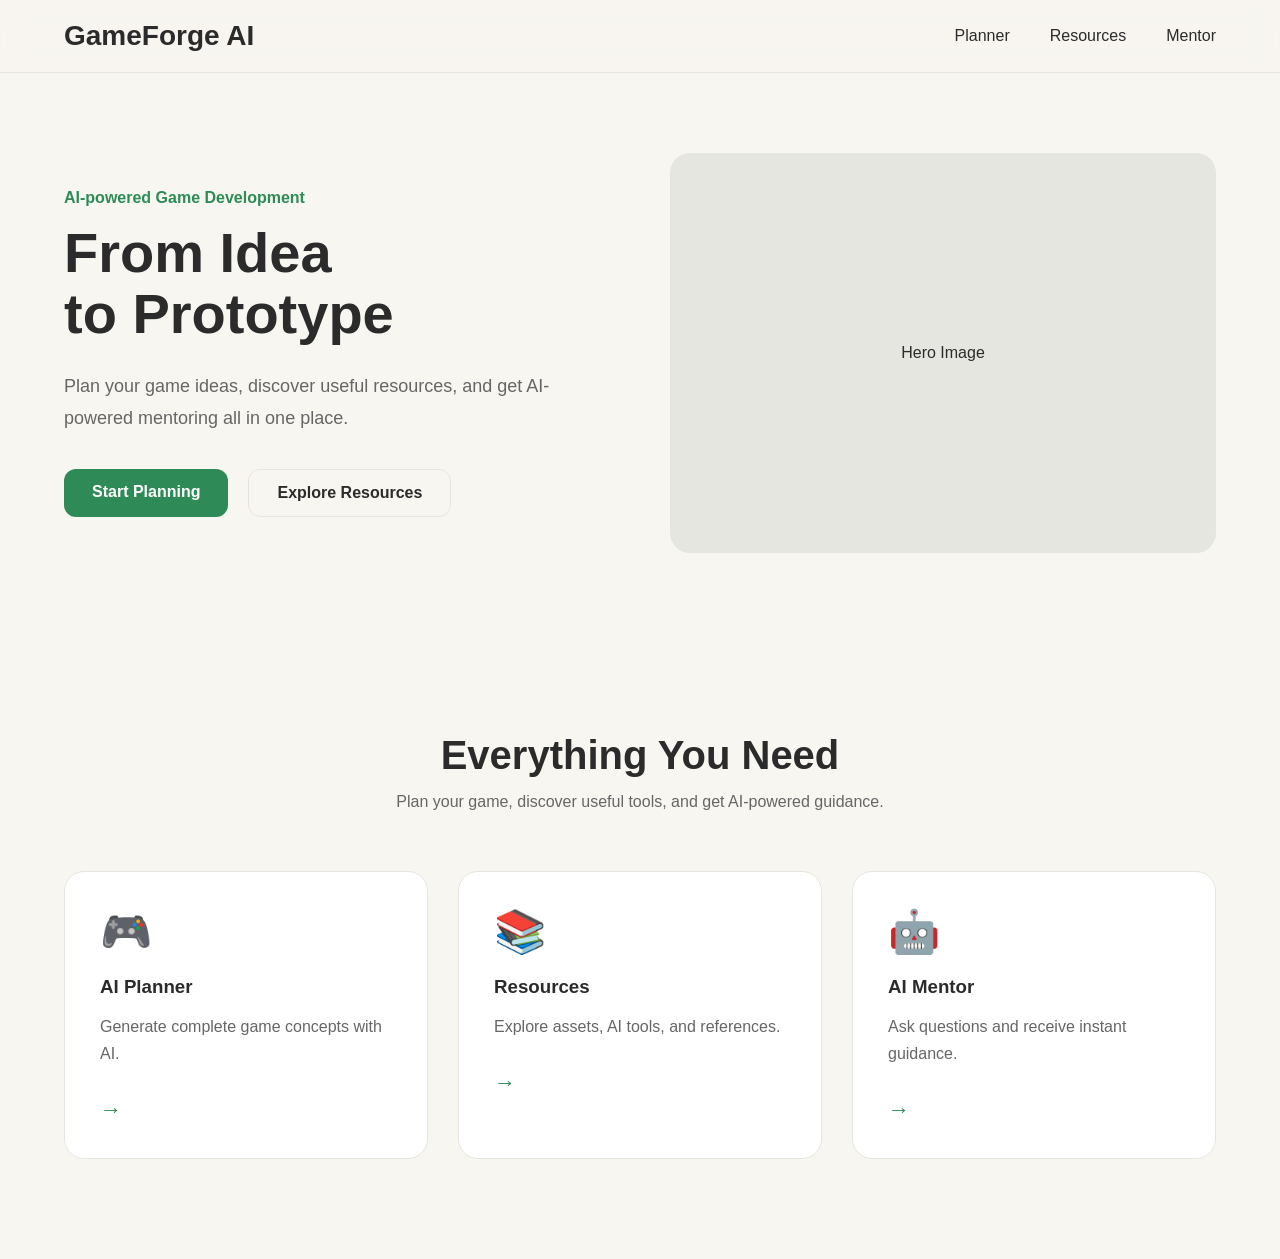
==== A1-3/index.html @ a7ef1665 "메인 화면" ====
<!DOCTYPE html>
<html lang="ko">
<head>
    <meta charset="UTF-8">
    <meta name="viewport" content="width=device-width, initial-scale=1.0">

    <title>GameForge AI</title>

    <link rel="stylesheet" href="css/style.css">
    <link rel="stylesheet" href="css/home.css">
</head>

<body>
    <header class="header">
    <div class="container">

        <a href="index.html" class="logo">
            GameForge AI
        </a>

        <nav class="nav">
            <a href="planner.html">Planner</a>
            <a href="resources.html">Resources</a>
            <a href="mentor.html">Mentor</a>
        </nav>

    </div>
</header>

<section class="hero">
    <div class="container">

        <div class="hero-content">

            <p class="hero-subtitle">
                AI-powered Game Development
            </p>

            <h1>
                From Idea<br>
                to Prototype
            </h1>

            <p class="hero-description">
                Plan your game ideas, discover useful resources,
                and get AI-powered mentoring all in one place.
            </p>

            <div class="hero-buttons">
                <a href="planner.html" class="primary-btn">
                    Start Planning
                </a>

                <a href="resources.html" class="secondary-btn">
                    Explore Resources
                </a>
            </div>

        </div>

        <div class="hero-image">

            Hero Image

        </div>

    </div>
</section>
<section class="features">

    <div class="container">

        <div class="section-title">

            <h2>Everything You Need</h2>

            <p>
                Plan your game, discover useful tools,
                and get AI-powered guidance.
            </p>

        </div>

        <div class="feature-grid">

            <a href="planner.html" class="feature-card">

                <div class="feature-icon">🎮</div>

                <h3>AI Planner</h3>

                <p>
                    Generate complete game concepts with AI.
                </p>

                <span>→</span>

            </a>

            <a href="resources.html" class="feature-card">

                <div class="feature-icon">📚</div>

                <h3>Resources</h3>

                <p>
                    Explore assets, AI tools, and references.
                </p>

                <span>→</span>

            </a>

            <a href="mentor.html" class="feature-card">

                <div class="feature-icon">🤖</div>

                <h3>AI Mentor</h3>

                <p>
                    Ask questions and receive instant guidance.
                </p>

                <span>→</span>

            </a>

        </div>

    </div>

</section>

</body>
</html>
---- A1-3/css/style.css ----
/* ===========================
   Reset
=========================== */

* {
    margin: 0;
    padding: 0;
    box-sizing: border-box;
}

body {

    font-family: sans-serif;

    background: #F8F6F1;

    color: #2B2B2B;

}

a {
    text-decoration: none;
    color: inherit;
}

ul {
    list-style: none;
}


/* ===========================
   Common Layout
=========================== */

.container {
    width: 90%;
    max-width: 1200px;
    margin: 0 auto;
}


/* ===========================
   Buttons
=========================== */

.primary-btn,
.secondary-btn {
    display: inline-block;
    padding: 14px 28px;
    border-radius: 12px;
    font-weight: 600;
    transition: 0.3s;
}

.primary-btn {
    background: #2E8B57;
    color: white;
}

.primary-btn:hover {
    background: #26734A;
}

.secondary-btn {
    border: 1px solid #E6E6E0;
}

.secondary-btn:hover {
    background: #F3F3F3;
}
---- A1-3/css/home.css ----
.header {
    position: sticky;
    top: 0;

    z-index: 1000;

    padding: 20px 0;

    background: rgba(248, 246, 241, 0.9);

    backdrop-filter: blur(12px);

    border-bottom: 1px solid #E6E6E0;
}

.header .container {
    display: flex;
    justify-content: space-between;
    align-items: center;
}

.logo {
    font-size: 28px;
    font-weight: bold;
}

.nav {
    display: flex;
    gap: 40px;
}

.nav a {
    transition: 0.3s;
}

.nav a:hover {
    color: #2E8B57;
}


/* ===========================
   Hero
=========================== */

.hero {
    padding: 80px 0;
}

.hero .container {
    display: flex;
    align-items: center;
    justify-content: space-between;
    gap: 60px;
}

.hero-content {
    flex: 1;
}

.hero-image {
    flex: 1;
    height: 400px;
    background: #E6E6E0;
    border-radius: 20px;

    display: flex;
    justify-content: center;
    align-items: center;
}

.hero-subtitle {
    color: #2E8B57;
    font-weight: bold;
    margin-bottom: 15px;
}

.hero h1 {
    font-size: 56px;
    line-height: 1.1;
    margin-bottom: 25px;
}

.hero-description {
    font-size: 18px;
    color: #666;
    line-height: 1.8;
    margin-bottom: 35px;
}

.hero-buttons {
    display: flex;
    gap: 20px;
}

/* ===========================
   Features
=========================== */

.features {
    padding: 100px 0;
}

.section-title {
    text-align: center;
    margin-bottom: 60px;
}

.section-title h2 {
    font-size: 40px;
    margin-bottom: 15px;
}

.section-title p {
    color: #666;
}

.feature-grid {

    display: grid;

    grid-template-columns: repeat(3, 1fr);

    gap: 30px;

}

.feature-card {

    background: white;

    border: 1px solid #E6E6E0;

    border-radius: 20px;

    padding: 35px;

    transition: .3s;

}

.feature-card:hover {

    transform: translateY(-8px);

    box-shadow: 0 15px 30px rgba(0,0,0,.08);

}

.feature-icon {

    font-size: 42px;

    margin-bottom: 20px;

}

.feature-card h3 {

    margin-bottom: 15px;

}

.feature-card p {

    color: #666;

    line-height: 1.7;

    margin-bottom: 30px;

}

.feature-card span {

    color: #2E8B57;

    font-weight: bold;

}

.feature-card span {

    display: inline-block;

    color: #2E8B57;

    font-size: 22px;

    transition: .3s;

}

.feature-card:hover span {

    transform: translateX(8px);

}
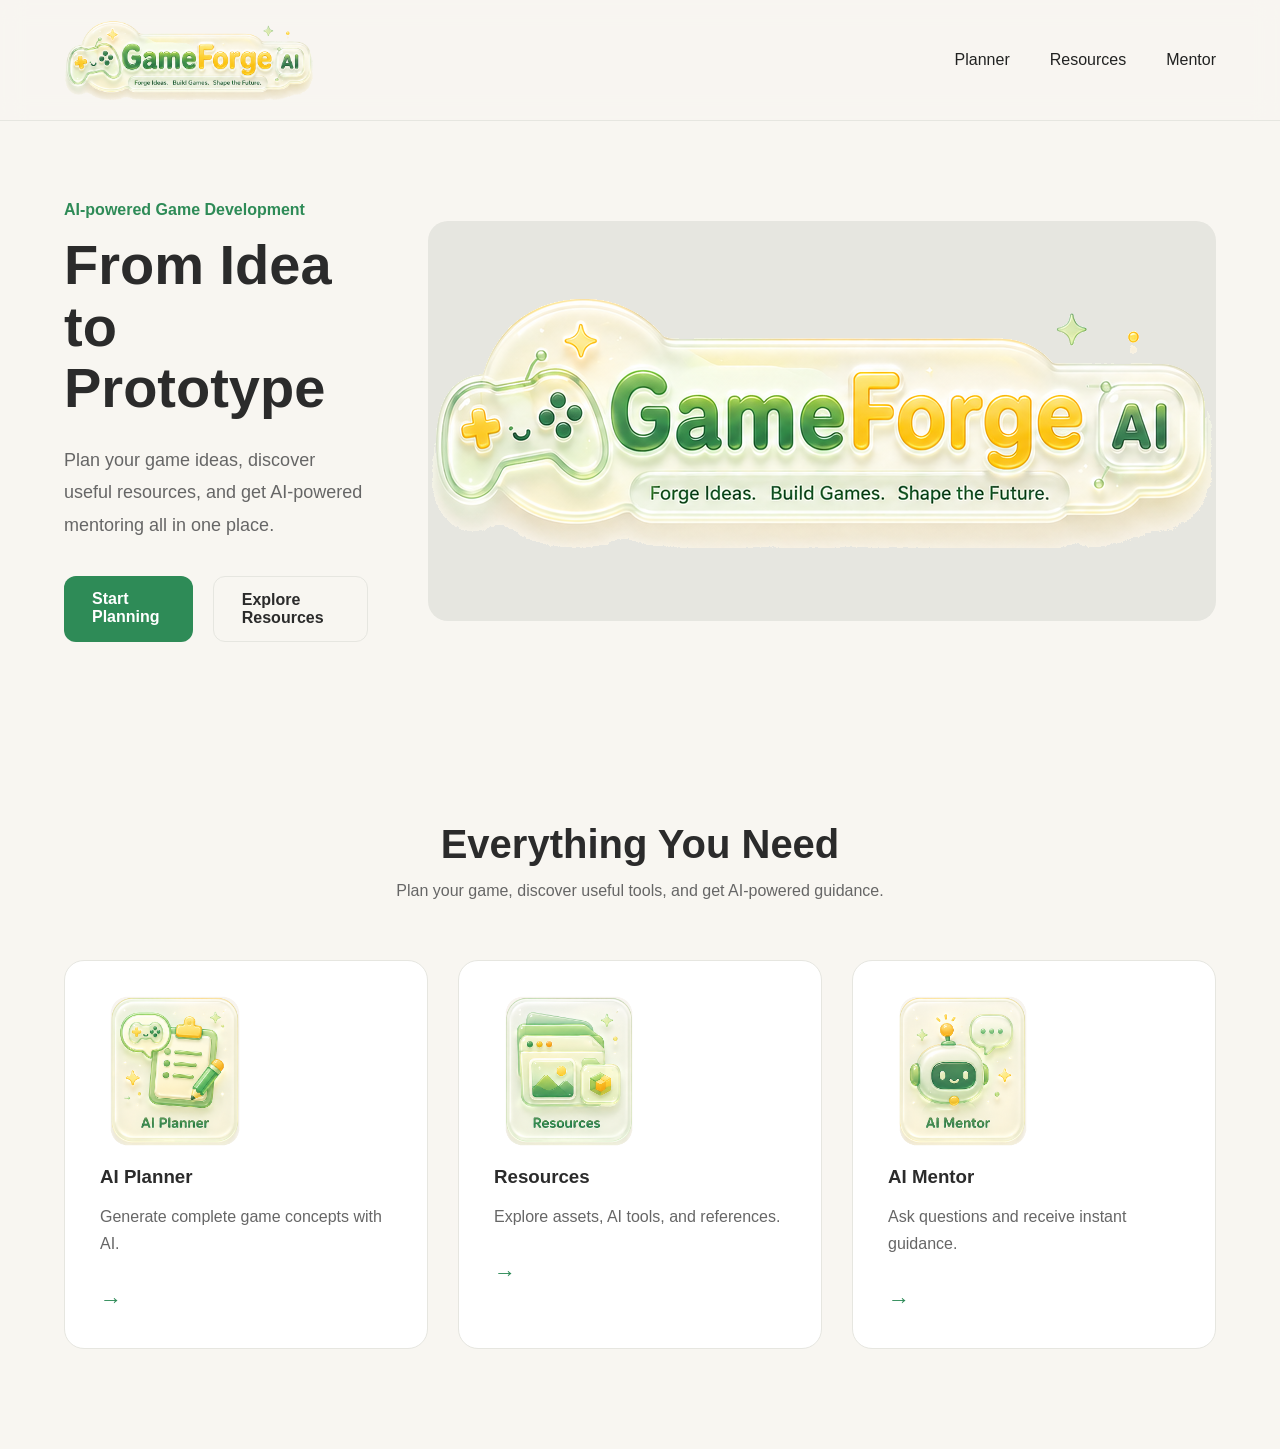
==== commit b21f384a: "파이널" ====
--- a/A1-3/index.html
+++ b/A1-3/index.html
@@ -1,5 +1,6 @@
 <!DOCTYPE html>
 <html lang="ko">
+
 <head>
     <meta charset="UTF-8">
     <meta name="viewport" content="width=device-width, initial-scale=1.0">
@@ -11,11 +12,17 @@
 </head>
 
 <body>
-    <header class="header">
+
+<header class="header">
+
     <div class="container">
 
         <a href="index.html" class="logo">
-            GameForge AI
+            <img
+                src="images/GameForge_AI_logo_transparent.png"
+                alt="GameForge AI"
+                class="gameforge-logo"
+            >
         </a>
 
         <nav class="nav">
@@ -25,111 +32,187 @@
         </nav>
 
     </div>
+
 </header>
 
-<section class="hero">
-    <div class="container">
-
-        <div class="hero-content">
-
-            <p class="hero-subtitle">
-                AI-powered Game Development
-            </p>
-
-            <h1>
-                From Idea<br>
-                to Prototype
-            </h1>
-
-            <p class="hero-description">
-                Plan your game ideas, discover useful resources,
-                and get AI-powered mentoring all in one place.
-            </p>
-
-            <div class="hero-buttons">
-                <a href="planner.html" class="primary-btn">
-                    Start Planning
+
+<main>
+
+    <!-- Hero -->
+
+    <section class="hero">
+
+        <div class="container">
+
+            <div class="hero-content">
+
+                <p class="hero-subtitle">
+                    AI-powered Game Development
+                </p>
+
+                <h1>
+                    From Idea<br>
+                    to Prototype
+                </h1>
+
+                <p class="hero-description">
+                    Plan your game ideas, discover useful resources,
+                    and get AI-powered mentoring all in one place.
+                </p>
+
+                <div class="hero-buttons">
+
+                    <a
+                        href="planner.html"
+                        class="primary-btn">
+                        Start Planning
+                    </a>
+
+                    <a
+                        href="resources.html"
+                        class="secondary-btn">
+                        Explore Resources
+                    </a>
+
+                </div>
+
+            </div>
+
+
+            <div class="hero-image">
+
+                <img
+                    src="images/GameForge_AI_logo_transparent.png"
+                    alt="GameForge AI"
+                    class="hero-logo"
+                >
+
+
+            </div>
+
+        </div>
+
+    </section>
+
+
+    <!-- Features -->
+
+    <section class="features">
+
+        <div class="container">
+
+            <div class="section-title">
+
+                <h2>
+                    Everything You Need
+                </h2>
+
+                <p>
+                    Plan your game, discover useful tools,
+                    and get AI-powered guidance.
+                </p>
+
+            </div>
+
+
+            <div class="feature-grid">
+
+
+                <!-- Planner -->
+
+                <a
+                    href="planner.html"
+                    class="feature-card">
+
+                    <div class="feature-icon">
+    <img
+        src="images/GameForge_AI_Planner.png"
+        alt="AI Planner"
+    >
+</div>
+
+                    <h3>
+                        AI Planner
+                    </h3>
+
+                    <p>
+                        Generate complete game concepts
+                        with AI.
+                    </p>
+
+                    <span>
+                        →
+                    </span>
+
                 </a>
 
-                <a href="resources.html" class="secondary-btn">
-                    Explore Resources
+
+                <!-- Resources -->
+
+                <a
+                    href="resources.html"
+                    class="feature-card">
+
+                    <div class="feature-icon">
+    <img
+        src="images/GameForge_AI_Resources.png"
+        alt="Resources"
+    >
+</div>
+
+                    <h3>
+                        Resources
+                    </h3>
+
+                    <p>
+                        Explore assets, AI tools,
+                        and references.
+                    </p>
+
+                    <span>
+                        →
+                    </span>
+
                 </a>
+
+
+                <!-- Mentor -->
+
+                <a
+                    href="mentor.html"
+                    class="feature-card">
+
+                    <div class="feature-icon">
+    <img
+        src="images/GameForge_AI_Mentor.png"
+        alt="AI Mentor"
+    >
+</div>
+
+                    <h3>
+                        AI Mentor
+                    </h3>
+
+                    <p>
+                        Ask questions and receive
+                        instant guidance.
+                    </p>
+
+                    <span>
+                        →
+                    </span>
+
+                </a>
+
+
             </div>
 
         </div>
 
-        <div class="hero-image">
-
-            Hero Image
-
-        </div>
-
-    </div>
-</section>
-<section class="features">
-
-    <div class="container">
-
-        <div class="section-title">
-
-            <h2>Everything You Need</h2>
-
-            <p>
-                Plan your game, discover useful tools,
-                and get AI-powered guidance.
-            </p>
-
-        </div>
-
-        <div class="feature-grid">
-
-            <a href="planner.html" class="feature-card">
-
-                <div class="feature-icon">🎮</div>
-
-                <h3>AI Planner</h3>
-
-                <p>
-                    Generate complete game concepts with AI.
-                </p>
-
-                <span>→</span>
-
-            </a>
-
-            <a href="resources.html" class="feature-card">
-
-                <div class="feature-icon">📚</div>
-
-                <h3>Resources</h3>
-
-                <p>
-                    Explore assets, AI tools, and references.
-                </p>
-
-                <span>→</span>
-
-            </a>
-
-            <a href="mentor.html" class="feature-card">
-
-                <div class="feature-icon">🤖</div>
-
-                <h3>AI Mentor</h3>
-
-                <p>
-                    Ask questions and receive instant guidance.
-                </p>
-
-                <span>→</span>
-
-            </a>
-
-        </div>
-
-    </div>
-
-</section>
+    </section>
+
+</main>
 
 </body>
+
 </html>
--- a/A1-3/css/style.css
+++ b/A1-3/css/style.css
@@ -67,4 +67,34 @@
 
 .secondary-btn:hover {
     background: #F3F3F3;
+}
+
+.header {
+    border-bottom: 1px solid #e5e5e5;
+    background: #faf9f6;
+}
+
+.header .container {
+    display: flex;
+    align-items: center;
+    justify-content: space-between;
+    height: 80px;
+}
+
+.gameforge-logo {
+    width: 250px;
+    height: auto;
+    display: block;
+    cursor: pointer;
+}
+.nav {
+    display: flex;
+    align-items: center;
+    gap: 36px;
+}
+
+.nav a {
+    text-decoration: none;
+    color: #222;
+    font-size: 16px;
 }
--- a/A1-3/css/home.css
+++ b/A1-3/css/home.css
@@ -1,7 +1,6 @@
 .header {
     position: sticky;
     top: 0;
-
     z-index: 1000;
 
     padding: 20px 0;
@@ -60,7 +59,9 @@
 .hero-image {
     flex: 1;
     height: 400px;
+
     background: #E6E6E0;
+
     border-radius: 20px;
 
     display: flex;
@@ -92,6 +93,7 @@
     gap: 20px;
 }
 
+
 /* ===========================
    Features
 =========================== */
@@ -115,17 +117,12 @@
 }
 
 .feature-grid {
-
     display: grid;
-
     grid-template-columns: repeat(3, 1fr);
-
     gap: 30px;
-
 }
 
 .feature-card {
-
     background: white;
 
     border: 1px solid #E6E6E0;
@@ -134,64 +131,81 @@
 
     padding: 35px;
 
-    transition: .3s;
-
+    transition: 0.3s;
 }
 
 .feature-card:hover {
-
     transform: translateY(-8px);
 
-    box-shadow: 0 15px 30px rgba(0,0,0,.08);
-
-}
+    box-shadow: 0 15px 30px rgba(0, 0, 0, 0.08);
+}
+
+
+/* ===========================
+   Feature Icons
+=========================== */
 
 .feature-icon {
-
-    font-size: 42px;
+    width: 150px;
+    height: 150px;
 
     margin-bottom: 20px;
 
-}
+    display: flex;
+    align-items: center;
+    justify-content: flex-start;
+}
+
+.feature-icon img {
+    width: 150px;
+    height: 150px;
+
+    object-fit: contain;
+
+    display: block;
+}
+
+
+/* ===========================
+   Feature Card Text
+=========================== */
 
 .feature-card h3 {
-
     margin-bottom: 15px;
-
 }
 
 .feature-card p {
-
     color: #666;
 
     line-height: 1.7;
 
     margin-bottom: 30px;
-
 }
 
 .feature-card span {
+    display: inline-block;
 
     color: #2E8B57;
 
+    font-size: 22px;
+
     font-weight: bold;
 
-}
-
-.feature-card span {
-
-    display: inline-block;
-
-    color: #2E8B57;
-
-    font-size: 22px;
-
-    transition: .3s;
-
+    transition: 0.3s;
 }
 
 .feature-card:hover span {
-
     transform: translateX(8px);
-
+}
+
+
+/* ===========================
+   GameForge AI Logo
+=========================== */
+
+.gameforge-logo {
+    width: 250px;
+    height: auto;
+
+    display: block;
 }
